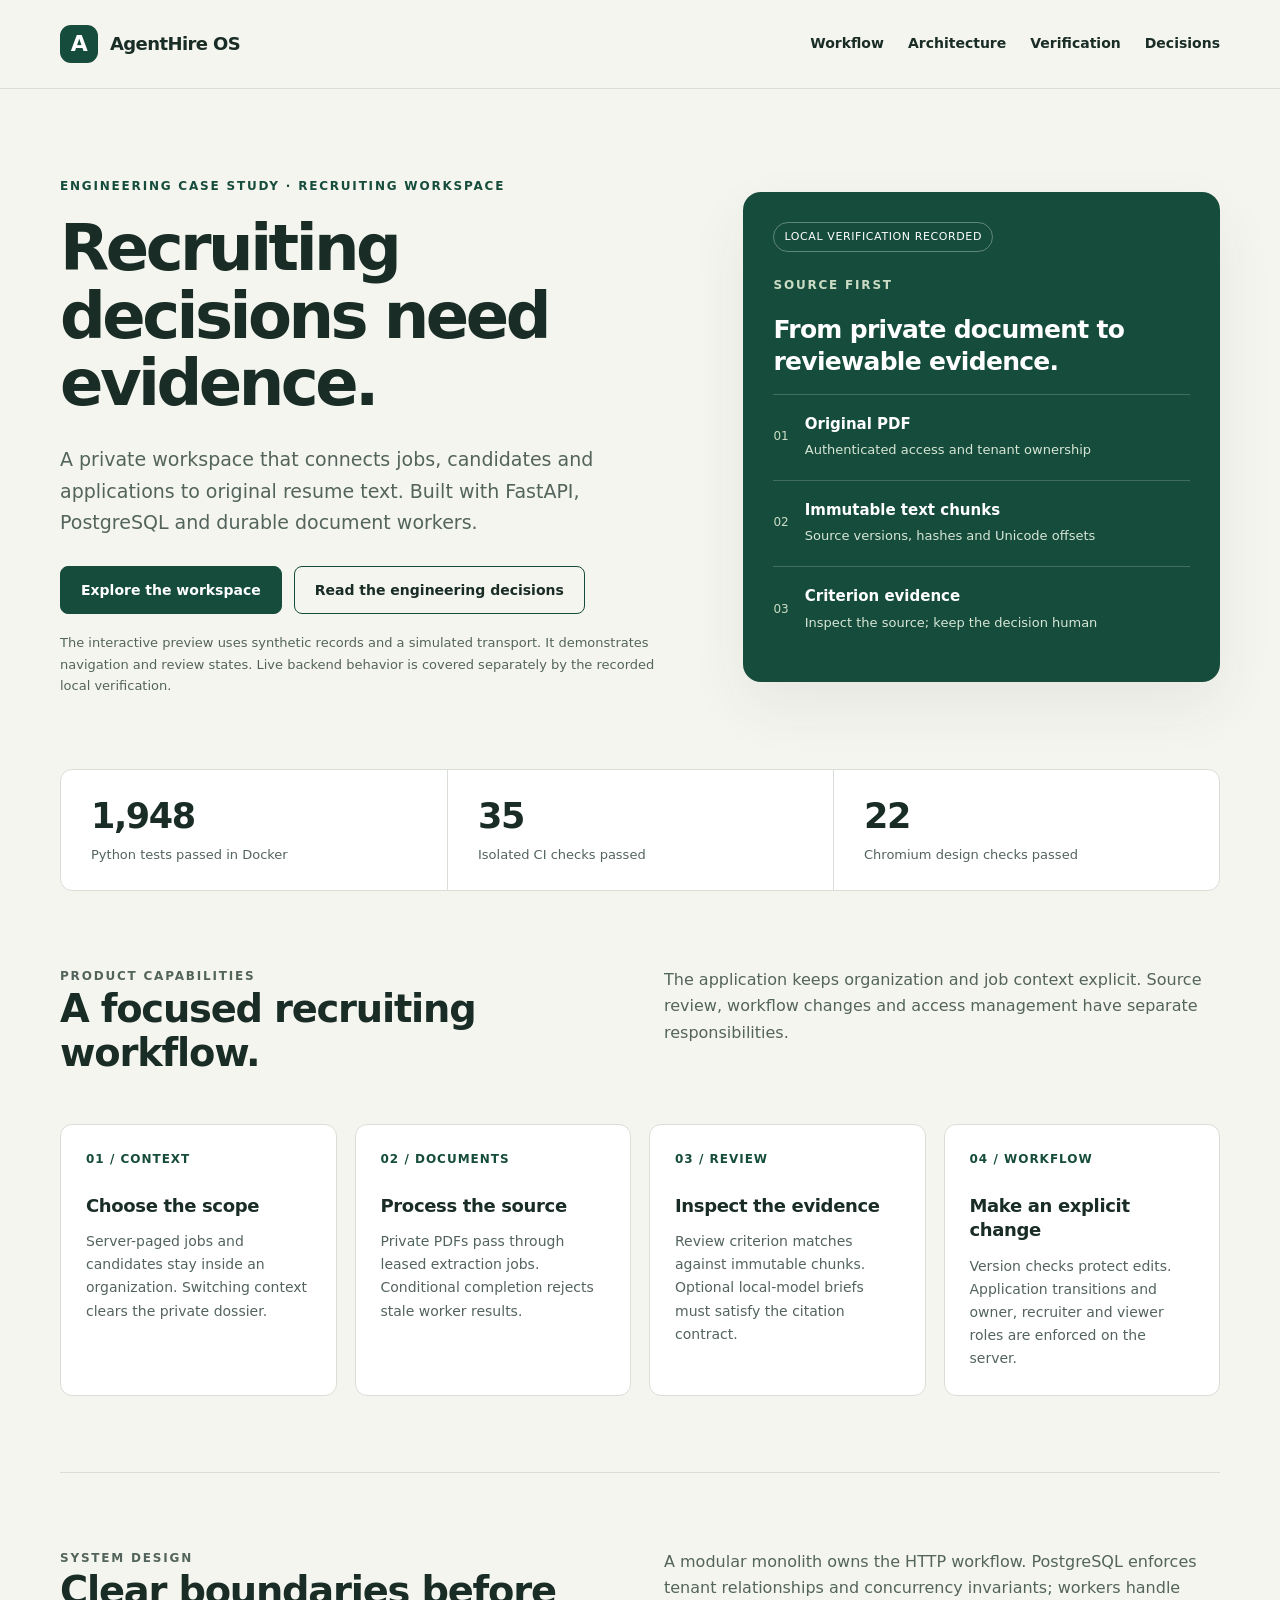
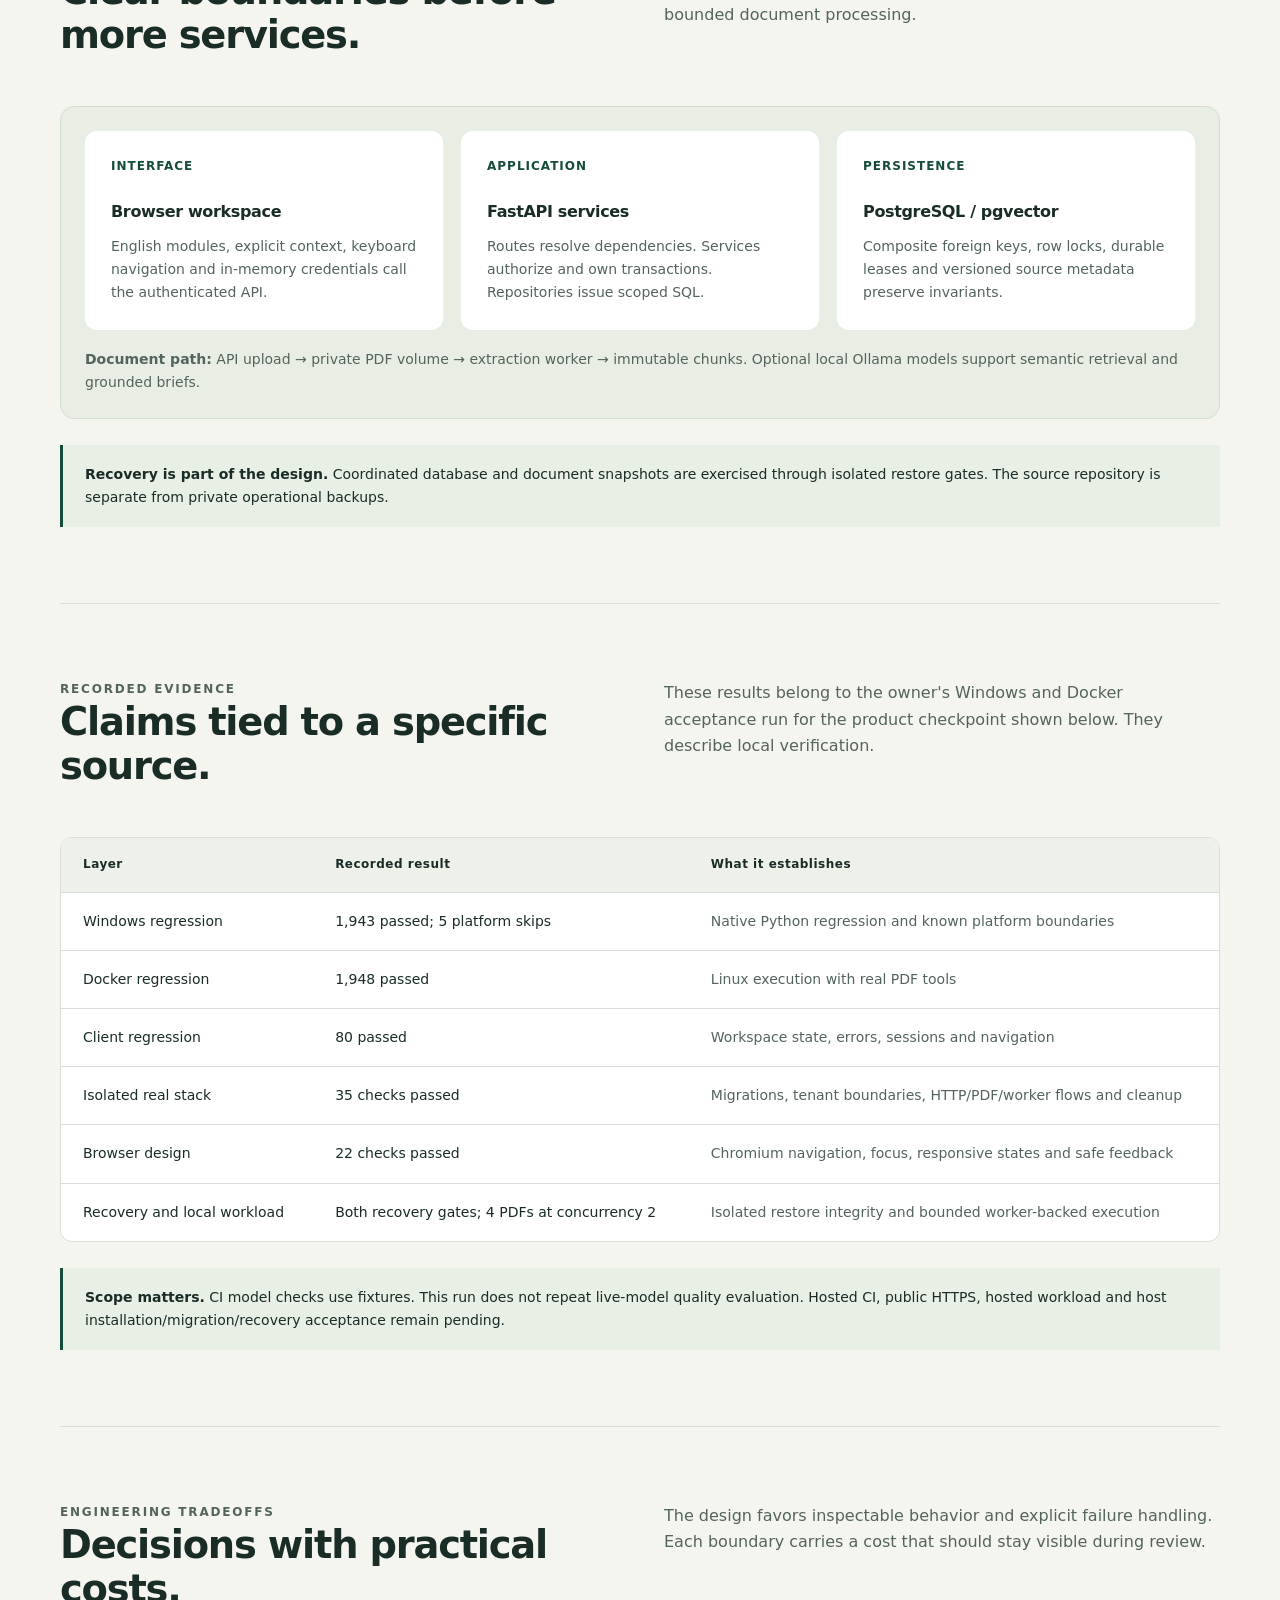
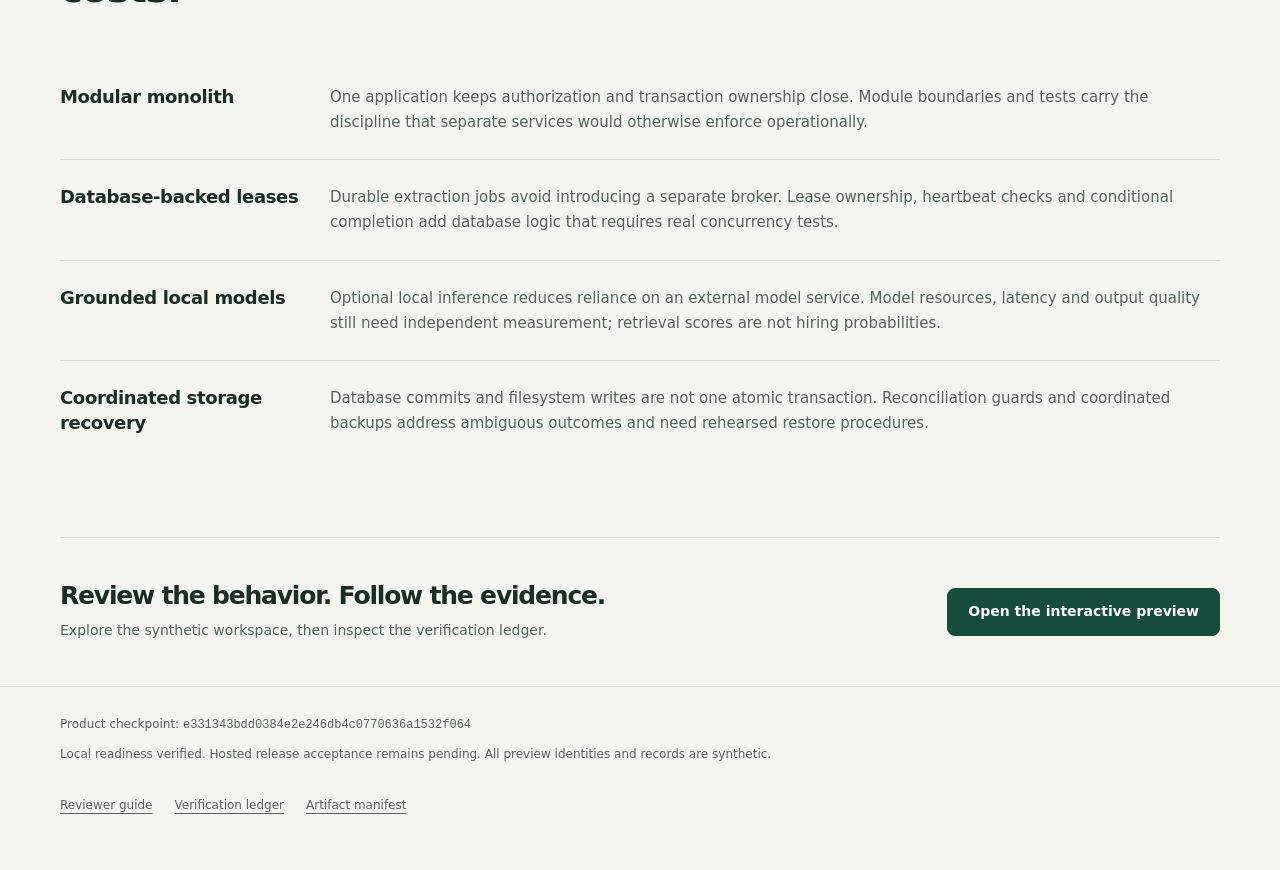
==== docs/portfolio/index.html @ 462e5241 "feat: add verified engineering portfolio and synthetic preview" ====
<!doctype html>
<html lang="en" dir="ltr">
<head>
  <meta charset="utf-8">
  <meta name="viewport" content="width=device-width, initial-scale=1">
  <meta name="description" content="AgentHire OS: a private recruiting workspace with source-backed evidence, durable PDF processing, and recorded local verification.">
  <meta http-equiv="Content-Security-Policy" content="default-src 'none'; script-src 'none'; style-src 'unsafe-inline'; connect-src 'none'; base-uri 'none'; form-action 'none'">
  <meta name="color-scheme" content="light">
  <title>AgentHire OS — Engineering case study</title>
  <style>
    :root{--ink:#192c26;--muted:#53645c;--green:#164c3b;--line:#d9dfd6;--paper:#f5f5ef;--white:#fff;--soft:#e8efe5}
    *{box-sizing:border-box}html{scroll-behavior:smooth;scroll-padding-top:24px}
    body{margin:0;background:var(--paper);color:var(--ink);font:16px/1.65 system-ui,-apple-system,BlinkMacSystemFont,"Segoe UI",sans-serif}
    a{color:inherit;text-underline-offset:4px}a:focus-visible{outline:3px solid #a35b08;outline-offset:5px}
    .skip{position:absolute;left:16px;top:-100px;padding:12px;background:white;z-index:2}.skip:focus{top:12px}
    .wrap{width:min(1160px,calc(100% - 48px));margin-inline:auto}
    header{border-bottom:1px solid var(--line)}.header-row{display:flex;align-items:center;justify-content:space-between;gap:24px;min-height:88px}
    .brand{display:inline-flex;align-items:center;gap:12px;min-height:44px;font-size:18px;font-weight:750;text-decoration:none;letter-spacing:-.6px}
    .mark{display:grid;place-items:center;width:38px;height:38px;background:var(--green);color:white;border-radius:11px;font-size:22px}
    nav{display:flex;flex-wrap:wrap;gap:6px 24px}nav a{display:inline-flex;align-items:center;min-height:44px;text-decoration:none;font-size:14px;font-weight:600}
    .hero{display:grid;grid-template-columns:1.3fr 1fr;gap:64px;align-items:center;padding-block:88px 72px}
    .eyebrow{margin:0 0 18px;color:var(--green);font-size:12px;font-weight:750;letter-spacing:1.8px;text-transform:uppercase}
    h1,h2,h3,p{margin-top:0}h1{font-size:clamp(2.5rem,5vw,4.65rem);line-height:1.06;letter-spacing:-.055em;margin-bottom:26px;font-weight:720;max-width:760px}
    .lead{font-size:19px;line-height:1.65;color:var(--muted);max-width:630px;margin-bottom:28px}
    .actions{display:flex;flex-wrap:wrap;gap:12px}.button{display:inline-flex;align-items:center;justify-content:center;min-height:48px;padding:11px 20px;border:1px solid var(--green);border-radius:8px;text-decoration:none;font-size:14px;font-weight:700}
    .primary{background:var(--green);color:white}.secondary{background:transparent}.note{font-size:13px;color:var(--muted);margin:18px 0 0;max-width:640px}
    .preview-card{background:var(--green);color:#fff;border-radius:18px;padding:30px;box-shadow:0 24px 60px #173b2412}
    .preview-card .eyebrow{color:#cbdcc4}.preview-card h2{font-size:25px;line-height:1.3;letter-spacing:-.7px}
    .evidence-step{display:flex;align-items:center;gap:16px;padding:17px 0;border-top:1px solid #ffffff30}
    .step-index{flex:none;font-size:12px;color:#cbdcc4;font-variant-numeric:tabular-nums}.evidence-step strong{display:block;font-size:15px}.evidence-step small{color:#d7e6d7;font-size:13px}
    .status{display:inline-flex;padding:5px 10px;border:1px solid #ffffff50;border-radius:20px;font-size:11px;letter-spacing:.6px;margin-bottom:24px}
    .stats{display:grid;grid-template-columns:repeat(3,1fr);border:1px solid var(--line);border-radius:12px;background:white}
    .stat{padding:25px 30px}.stat+.stat{border-left:1px solid var(--line)}.stat strong{display:block;font-size:35px;line-height:1.2;letter-spacing:-1.4px;font-variant-numeric:tabular-nums}.stat span{display:block;font-size:13px;color:var(--muted);margin-top:7px}
    section{padding-block:76px;border-bottom:1px solid var(--line)}.section-head{display:grid;grid-template-columns:1fr 1fr;gap:48px;align-items:start;margin-bottom:34px}
    h2{font-size:clamp(1.8rem,3vw,2.6rem);line-height:1.15;letter-spacing:-1.2px;margin-bottom:15px}h3{font-size:18px;line-height:1.35;letter-spacing:-.35px;margin-bottom:12px}.section-head p{color:var(--muted);margin-bottom:0}
    .grid{display:grid;gap:18px}.four{grid-template-columns:repeat(4,1fr)}.three{grid-template-columns:repeat(3,1fr)}
    .card{background:white;border:1px solid var(--line);border-radius:12px;padding:25px}.card p{font-size:14px;color:var(--muted);margin-bottom:0}.number{display:block;font-size:12px;letter-spacing:1px;color:var(--green);margin-bottom:24px;font-weight:750}
    .architecture{background:#e9eee5;border:1px solid #d5ddcf;border-radius:14px;padding:24px}.architecture .card{border-color:transparent}.architecture h3{font-size:16px}.architecture .flow{margin:18px 0 0;color:var(--muted);font-size:14px}
    .callout{border-left:3px solid var(--green);padding:18px 22px;background:var(--soft);margin-top:26px;font-size:14px}.callout p{margin:0}.callout strong{font-weight:750}
    .table-wrap{overflow-x:auto;border:1px solid var(--line);border-radius:12px;background:white}table{border-collapse:collapse;width:100%;font-size:14px}th,td{text-align:left;padding:17px 22px;border-bottom:1px solid var(--line);vertical-align:top}th{font-size:12px;letter-spacing:.5px;background:#edf1e9}tr:last-child td{border-bottom:0}td:last-child{color:var(--muted)}
    .decision{display:grid;grid-template-columns:240px 1fr;gap:30px;padding:25px 0;border-top:1px solid var(--line)}.decision p{margin:0;color:var(--muted);font-size:15px}.decision h3{margin:0}.decision:first-of-type{border-top:0}
    .closing{display:flex;justify-content:space-between;align-items:center;gap:30px;padding-block:44px}.closing p{color:var(--muted);font-size:14px;margin:8px 0 0}.closing h2{font-size:25px;margin:0}
    footer{padding-block:28px 42px;border-top:1px solid var(--line);font-size:12px;color:var(--muted)}footer p{margin:0 0 10px}code{font:12px/1.5 ui-monospace,SFMono-Regular,Consolas,monospace;overflow-wrap:anywhere}.footer-links{display:flex;flex-wrap:wrap;gap:22px;margin-top:20px}.footer-links a{display:inline-flex;align-items:center;min-height:44px}
    @media(max-width:1000px){.hero{gap:32px;padding-block:60px}.four{grid-template-columns:repeat(2,1fr)}.three{grid-template-columns:1fr}.section-head{gap:30px}.decision{grid-template-columns:200px 1fr}}
    @media(max-width:640px){.wrap{width:calc(100% - 32px)}.header-row{align-items:flex-start;flex-direction:column;gap:6px;padding-block:20px}nav{gap:4px 18px}.hero{grid-template-columns:1fr;gap:32px;padding-block:44px}.lead{font-size:17px}.preview-card{padding:24px}.stats{grid-template-columns:1fr}.stat{padding:20px 24px}.stat+.stat{border-left:0;border-top:1px solid var(--line)}.stat strong{font-size:29px}.four,.section-head{grid-template-columns:1fr}.section-head{gap:8px}section{padding-block:48px}.decision{grid-template-columns:1fr;gap:10px}.closing{align-items:flex-start;flex-direction:column}.actions,.actions .button{width:100%}.architecture{padding:16px}th,td{padding:14px}.card{padding:22px}}
    @media(prefers-reduced-motion:reduce){html{scroll-behavior:auto}}
    @media print{body{background:white}header nav,.actions,.closing,.skip{display:none}.hero{padding-block:28px;gap:28px}section{padding-block:28px}.preview-card{box-shadow:none}.card,.decision,.architecture{break-inside:avoid}a{color:inherit}.wrap{width:100%}}
  </style>
</head>
<body>
  <a class="skip" href="#product">Skip to content</a>
  <header><div class="wrap header-row">
    <a class="brand" href="#product" aria-label="AgentHire OS overview"><span class="mark" aria-hidden="true">A</span>AgentHire OS</a>
    <nav aria-label="Case study"><a href="#workflow">Workflow</a><a href="#architecture">Architecture</a><a href="#verification">Verification</a><a href="#decisions">Decisions</a></nav>
  </div></header>
  <main id="product" class="wrap" tabindex="-1">
    <div class="hero">
      <div>
        <p class="eyebrow">Engineering case study · Recruiting workspace</p>
        <h1>Recruiting decisions need evidence.</h1>
        <p class="lead">A private workspace that connects jobs, candidates and applications to original resume text. Built with FastAPI, PostgreSQL and durable document workers.</p>
        <div class="actions"><a class="button primary" href="workspace.html">Explore the workspace</a><a class="button secondary" href="#decisions">Read the engineering decisions</a></div>
        <p class="note">The interactive preview uses synthetic records and a simulated transport. It demonstrates navigation and review states. Live backend behavior is covered separately by the recorded local verification.</p>
      </div>
      <aside class="preview-card" aria-label="Evidence review approach">
        <span class="status">LOCAL VERIFICATION RECORDED</span>
        <p class="eyebrow">Source first</p><h2>From private document to reviewable evidence.</h2>
        <div class="evidence-step"><span class="step-index">01</span><div><strong>Original PDF</strong><small>Authenticated access and tenant ownership</small></div></div>
        <div class="evidence-step"><span class="step-index">02</span><div><strong>Immutable text chunks</strong><small>Source versions, hashes and Unicode offsets</small></div></div>
        <div class="evidence-step"><span class="step-index">03</span><div><strong>Criterion evidence</strong><small>Inspect the source; keep the decision human</small></div></div>
      </aside>
    </div>
    <div class="stats" aria-label="Recorded local verification highlights">
      <div class="stat"><strong>1,948</strong><span>Python tests passed in Docker</span></div>
      <div class="stat"><strong>35</strong><span>Isolated CI checks passed</span></div>
      <div class="stat"><strong>22</strong><span>Chromium design checks passed</span></div>
    </div>
    <section id="workflow" aria-labelledby="workflow-heading">
      <div class="section-head"><div><p class="eyebrow">Product capabilities</p><h2 id="workflow-heading">A focused recruiting workflow.</h2></div><p>The application keeps organization and job context explicit. Source review, workflow changes and access management have separate responsibilities.</p></div>
      <div class="grid four">
        <article class="card"><span class="number">01 / CONTEXT</span><h3>Choose the scope</h3><p>Server-paged jobs and candidates stay inside an organization. Switching context clears the private dossier.</p></article>
        <article class="card"><span class="number">02 / DOCUMENTS</span><h3>Process the source</h3><p>Private PDFs pass through leased extraction jobs. Conditional completion rejects stale worker results.</p></article>
        <article class="card"><span class="number">03 / REVIEW</span><h3>Inspect the evidence</h3><p>Review criterion matches against immutable chunks. Optional local-model briefs must satisfy the citation contract.</p></article>
        <article class="card"><span class="number">04 / WORKFLOW</span><h3>Make an explicit change</h3><p>Version checks protect edits. Application transitions and owner, recruiter and viewer roles are enforced on the server.</p></article>
      </div>
    </section>
    <section id="architecture" aria-labelledby="architecture-heading">
      <div class="section-head"><div><p class="eyebrow">System design</p><h2 id="architecture-heading">Clear boundaries before more services.</h2></div><p>A modular monolith owns the HTTP workflow. PostgreSQL enforces tenant relationships and concurrency invariants; workers handle bounded document processing.</p></div>
      <div class="architecture">
        <div class="grid three">
          <article class="card"><span class="number">INTERFACE</span><h3>Browser workspace</h3><p>English modules, explicit context, keyboard navigation and in-memory credentials call the authenticated API.</p></article>
          <article class="card"><span class="number">APPLICATION</span><h3>FastAPI services</h3><p>Routes resolve dependencies. Services authorize and own transactions. Repositories issue scoped SQL.</p></article>
          <article class="card"><span class="number">PERSISTENCE</span><h3>PostgreSQL / pgvector</h3><p>Composite foreign keys, row locks, durable leases and versioned source metadata preserve invariants.</p></article>
        </div>
        <p class="flow"><strong>Document path:</strong> API upload → private PDF volume → extraction worker → immutable chunks. Optional local Ollama models support semantic retrieval and grounded briefs.</p>
      </div>
      <div class="callout"><p><strong>Recovery is part of the design.</strong> Coordinated database and document snapshots are exercised through isolated restore gates. The source repository is separate from private operational backups.</p></div>
    </section>
    <section id="verification" aria-labelledby="verification-heading">
      <div class="section-head"><div><p class="eyebrow">Recorded evidence</p><h2 id="verification-heading">Claims tied to a specific source.</h2></div><p>These results belong to the owner's Windows and Docker acceptance run for the product checkpoint shown below. They describe local verification.</p></div>
      <div class="table-wrap" role="region" aria-label="Recorded verification results" tabindex="0"><table>
        <thead><tr><th scope="col">Layer</th><th scope="col">Recorded result</th><th scope="col">What it establishes</th></tr></thead>
        <tbody>
          <tr><td>Windows regression</td><td>1,943 passed; 5 platform skips</td><td>Native Python regression and known platform boundaries</td></tr>
          <tr><td>Docker regression</td><td>1,948 passed</td><td>Linux execution with real PDF tools</td></tr>
          <tr><td>Client regression</td><td>80 passed</td><td>Workspace state, errors, sessions and navigation</td></tr>
          <tr><td>Isolated real stack</td><td>35 checks passed</td><td>Migrations, tenant boundaries, HTTP/PDF/worker flows and cleanup</td></tr>
          <tr><td>Browser design</td><td>22 checks passed</td><td>Chromium navigation, focus, responsive states and safe feedback</td></tr>
          <tr><td>Recovery and local workload</td><td>Both recovery gates; 4 PDFs at concurrency 2</td><td>Isolated restore integrity and bounded worker-backed execution</td></tr>
        </tbody>
      </table></div>
      <div class="callout"><p><strong>Scope matters.</strong> CI model checks use fixtures. This run does not repeat live-model quality evaluation. Hosted CI, public HTTPS, hosted workload and host installation/migration/recovery acceptance remain pending.</p></div>
    </section>
    <section id="decisions" aria-labelledby="decisions-heading">
      <div class="section-head"><div><p class="eyebrow">Engineering tradeoffs</p><h2 id="decisions-heading">Decisions with practical costs.</h2></div><p>The design favors inspectable behavior and explicit failure handling. Each boundary carries a cost that should stay visible during review.</p></div>
      <article class="decision"><h3>Modular monolith</h3><p>One application keeps authorization and transaction ownership close. Module boundaries and tests carry the discipline that separate services would otherwise enforce operationally.</p></article>
      <article class="decision"><h3>Database-backed leases</h3><p>Durable extraction jobs avoid introducing a separate broker. Lease ownership, heartbeat checks and conditional completion add database logic that requires real concurrency tests.</p></article>
      <article class="decision"><h3>Grounded local models</h3><p>Optional local inference reduces reliance on an external model service. Model resources, latency and output quality still need independent measurement; retrieval scores are not hiring probabilities.</p></article>
      <article class="decision"><h3>Coordinated storage recovery</h3><p>Database commits and filesystem writes are not one atomic transaction. Reconciliation guards and coordinated backups address ambiguous outcomes and need rehearsed restore procedures.</p></article>
    </section>
    <div class="closing"><div><h2>Review the behavior. Follow the evidence.</h2><p>Explore the synthetic workspace, then inspect the verification ledger.</p></div><a class="button primary" href="workspace.html">Open the interactive preview</a></div>
  </main>
  <footer><div class="wrap">
    <p>Product checkpoint: <code>e331343bdd0384e2e246db4c0770636a1532f064</code></p>
    <p>Local readiness verified. Hosted release acceptance remains pending. All preview identities and records are synthetic.</p>
    <div class="footer-links"><a href="README.md">Reviewer guide</a><a href="evidence.json">Verification ledger</a><a href="manifest.json">Artifact manifest</a></div>
  </div></footer>
</body>
</html>
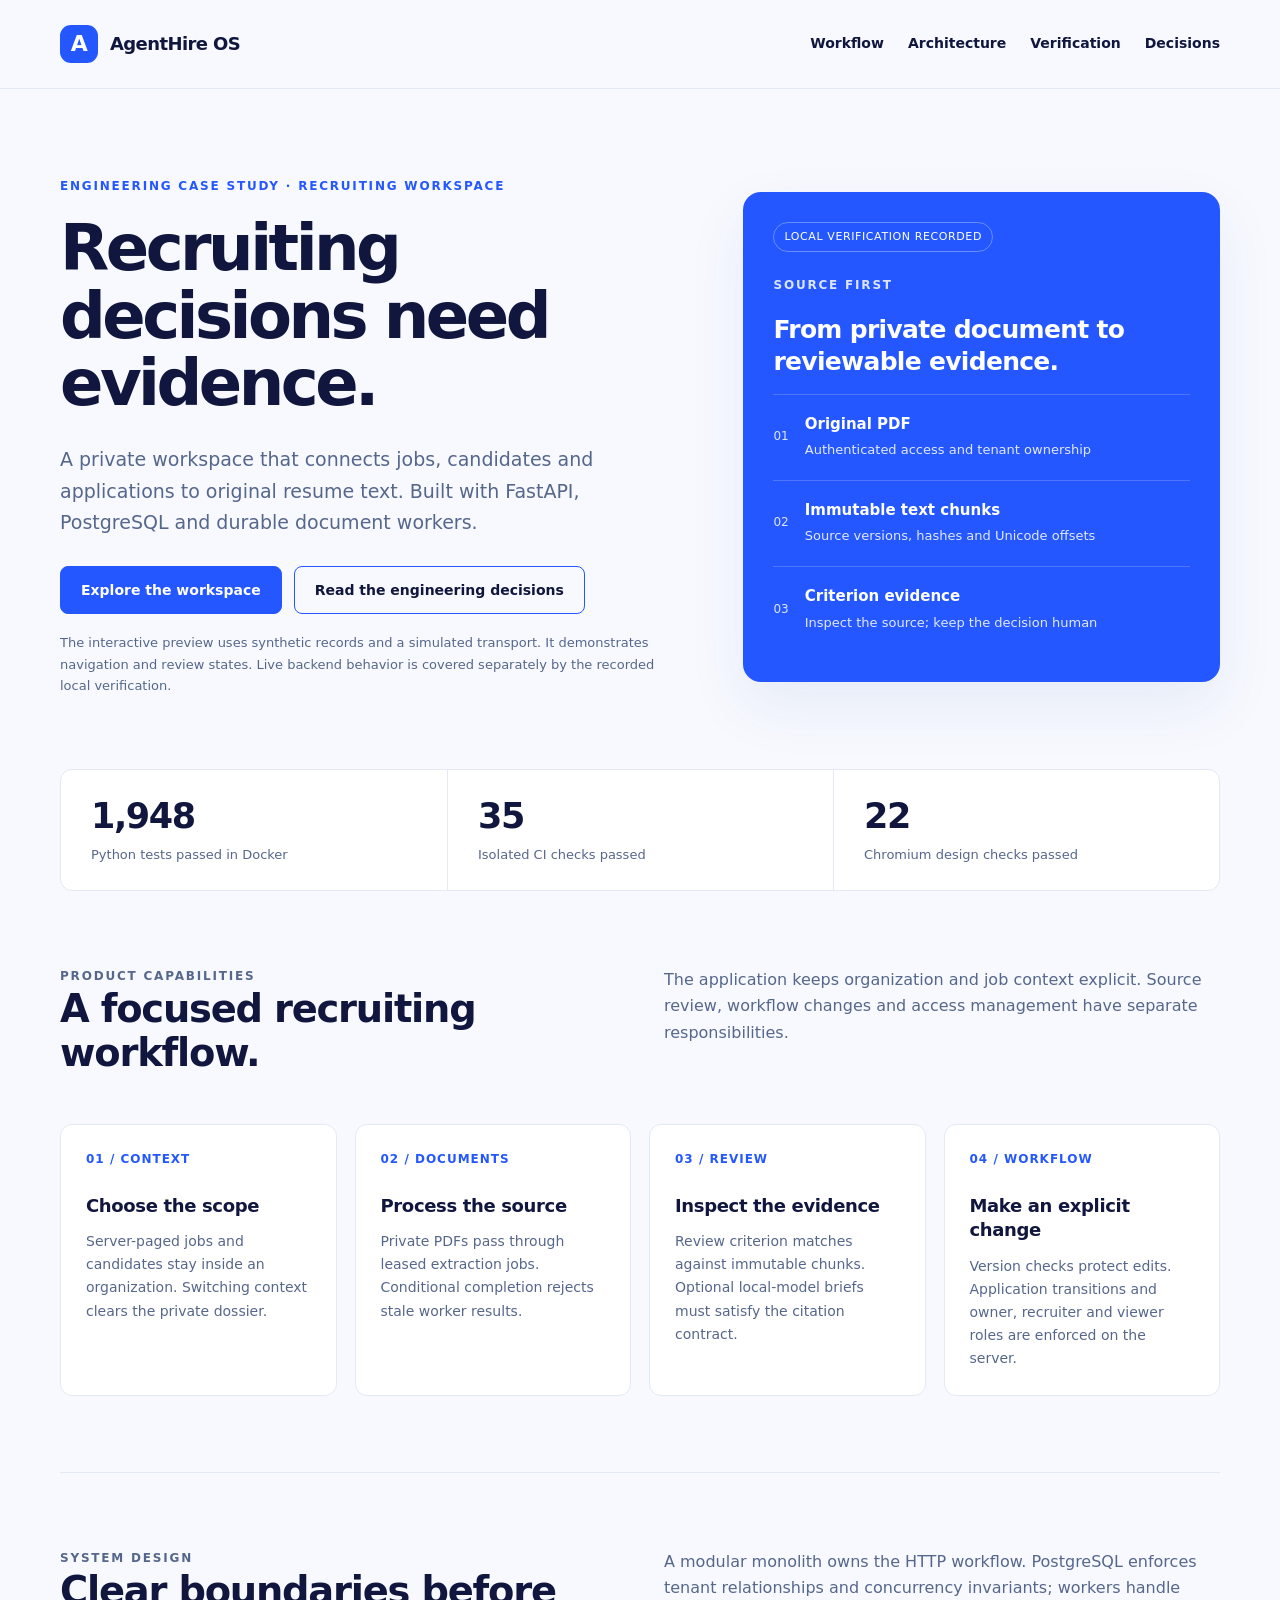
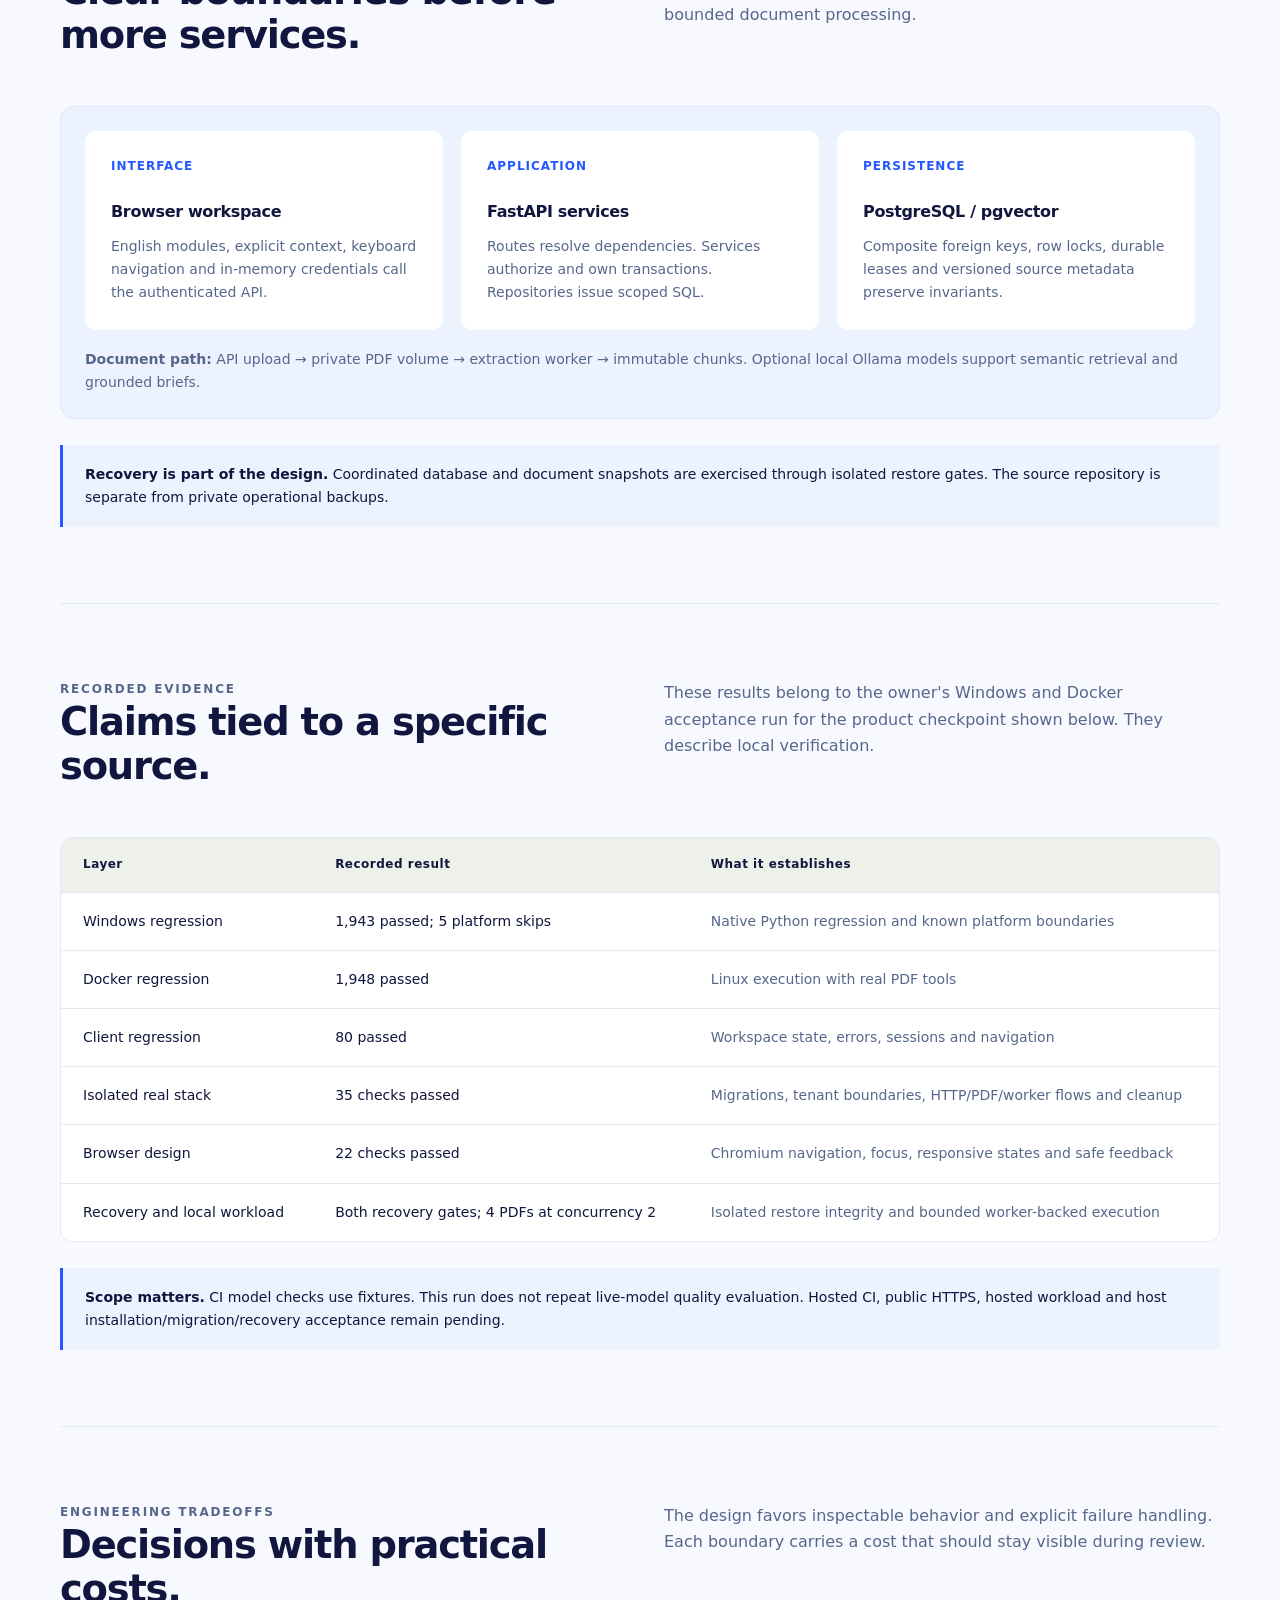
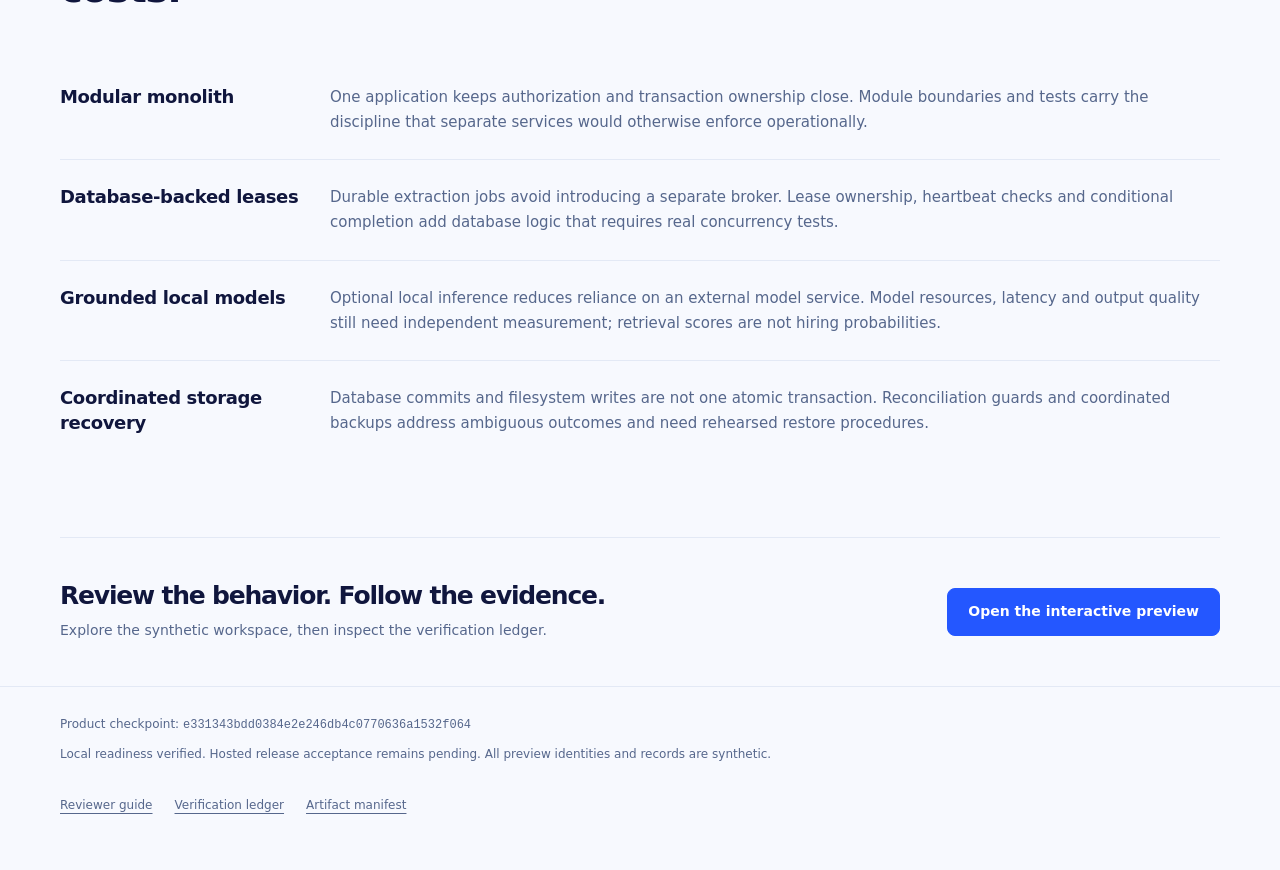
==== commit 23ca4801: "feat: add bright frontend and improve evidence review and error handling" ====
--- a/docs/portfolio/index.html
+++ b/docs/portfolio/index.html
@@ -8,10 +8,10 @@
   <meta name="color-scheme" content="light">
   <title>AgentHire OS — Engineering case study</title>
   <style>
-    :root{--ink:#192c26;--muted:#53645c;--green:#164c3b;--line:#d9dfd6;--paper:#f5f5ef;--white:#fff;--soft:#e8efe5}
+    :root{--ink:#10163d;--muted:#56678c;--green:#2457ff;--line:#e3e9f5;--paper:#f7f9fe;--white:#fff;--soft:#edf2ff}
     *{box-sizing:border-box}html{scroll-behavior:smooth;scroll-padding-top:24px}
     body{margin:0;background:var(--paper);color:var(--ink);font:16px/1.65 system-ui,-apple-system,BlinkMacSystemFont,"Segoe UI",sans-serif}
-    a{color:inherit;text-underline-offset:4px}a:focus-visible{outline:3px solid #a35b08;outline-offset:5px}
+    a{color:inherit;text-underline-offset:4px}a:focus-visible{outline:3px solid #4774ff;outline-offset:5px}
     .skip{position:absolute;left:16px;top:-100px;padding:12px;background:white;z-index:2}.skip:focus{top:12px}
     .wrap{width:min(1160px,calc(100% - 48px));margin-inline:auto}
     header{border-bottom:1px solid var(--line)}.header-row{display:flex;align-items:center;justify-content:space-between;gap:24px;min-height:88px}
@@ -22,12 +22,12 @@
     .eyebrow{margin:0 0 18px;color:var(--green);font-size:12px;font-weight:750;letter-spacing:1.8px;text-transform:uppercase}
     h1,h2,h3,p{margin-top:0}h1{font-size:clamp(2.5rem,5vw,4.65rem);line-height:1.06;letter-spacing:-.055em;margin-bottom:26px;font-weight:720;max-width:760px}
     .lead{font-size:19px;line-height:1.65;color:var(--muted);max-width:630px;margin-bottom:28px}
-    .actions{display:flex;flex-wrap:wrap;gap:12px}.button{display:inline-flex;align-items:center;justify-content:center;min-height:48px;padding:11px 20px;border:1px solid var(--green);border-radius:8px;text-decoration:none;font-size:14px;font-weight:700}
+    .actions{display:flex;flex-wrap:wrap;gap:12px}.button{transition:transform .18s,background .18s;display:inline-flex;align-items:center;justify-content:center;min-height:48px;padding:11px 20px;border:1px solid var(--green);border-radius:8px;text-decoration:none;font-size:14px;font-weight:700}
     .primary{background:var(--green);color:white}.secondary{background:transparent}.note{font-size:13px;color:var(--muted);margin:18px 0 0;max-width:640px}
-    .preview-card{background:var(--green);color:#fff;border-radius:18px;padding:30px;box-shadow:0 24px 60px #173b2412}
-    .preview-card .eyebrow{color:#cbdcc4}.preview-card h2{font-size:25px;line-height:1.3;letter-spacing:-.7px}
+    .preview-card{background:var(--green);color:#fff;border-radius:18px;padding:30px;box-shadow:0 24px 60px #2448a014}
+    .preview-card .eyebrow{color:#dce5ff}.preview-card h2{font-size:25px;line-height:1.3;letter-spacing:-.7px}
     .evidence-step{display:flex;align-items:center;gap:16px;padding:17px 0;border-top:1px solid #ffffff30}
-    .step-index{flex:none;font-size:12px;color:#cbdcc4;font-variant-numeric:tabular-nums}.evidence-step strong{display:block;font-size:15px}.evidence-step small{color:#d7e6d7;font-size:13px}
+    .step-index{flex:none;font-size:12px;color:#dce5ff;font-variant-numeric:tabular-nums}.evidence-step strong{display:block;font-size:15px}.evidence-step small{color:#e2e9ff;font-size:13px}
     .status{display:inline-flex;padding:5px 10px;border:1px solid #ffffff50;border-radius:20px;font-size:11px;letter-spacing:.6px;margin-bottom:24px}
     .stats{display:grid;grid-template-columns:repeat(3,1fr);border:1px solid var(--line);border-radius:12px;background:white}
     .stat{padding:25px 30px}.stat+.stat{border-left:1px solid var(--line)}.stat strong{display:block;font-size:35px;line-height:1.2;letter-spacing:-1.4px;font-variant-numeric:tabular-nums}.stat span{display:block;font-size:13px;color:var(--muted);margin-top:7px}
@@ -35,7 +35,7 @@
     h2{font-size:clamp(1.8rem,3vw,2.6rem);line-height:1.15;letter-spacing:-1.2px;margin-bottom:15px}h3{font-size:18px;line-height:1.35;letter-spacing:-.35px;margin-bottom:12px}.section-head p{color:var(--muted);margin-bottom:0}
     .grid{display:grid;gap:18px}.four{grid-template-columns:repeat(4,1fr)}.three{grid-template-columns:repeat(3,1fr)}
     .card{background:white;border:1px solid var(--line);border-radius:12px;padding:25px}.card p{font-size:14px;color:var(--muted);margin-bottom:0}.number{display:block;font-size:12px;letter-spacing:1px;color:var(--green);margin-bottom:24px;font-weight:750}
-    .architecture{background:#e9eee5;border:1px solid #d5ddcf;border-radius:14px;padding:24px}.architecture .card{border-color:transparent}.architecture h3{font-size:16px}.architecture .flow{margin:18px 0 0;color:var(--muted);font-size:14px}
+    .architecture{background:#edf2ff;border:1px solid #dce5fa;border-radius:14px;padding:24px}.architecture .card{border-color:transparent}.architecture h3{font-size:16px}.architecture .flow{margin:18px 0 0;color:var(--muted);font-size:14px}
     .callout{border-left:3px solid var(--green);padding:18px 22px;background:var(--soft);margin-top:26px;font-size:14px}.callout p{margin:0}.callout strong{font-weight:750}
     .table-wrap{overflow-x:auto;border:1px solid var(--line);border-radius:12px;background:white}table{border-collapse:collapse;width:100%;font-size:14px}th,td{text-align:left;padding:17px 22px;border-bottom:1px solid var(--line);vertical-align:top}th{font-size:12px;letter-spacing:.5px;background:#edf1e9}tr:last-child td{border-bottom:0}td:last-child{color:var(--muted)}
     .decision{display:grid;grid-template-columns:240px 1fr;gap:30px;padding:25px 0;border-top:1px solid var(--line)}.decision p{margin:0;color:var(--muted);font-size:15px}.decision h3{margin:0}.decision:first-of-type{border-top:0}
